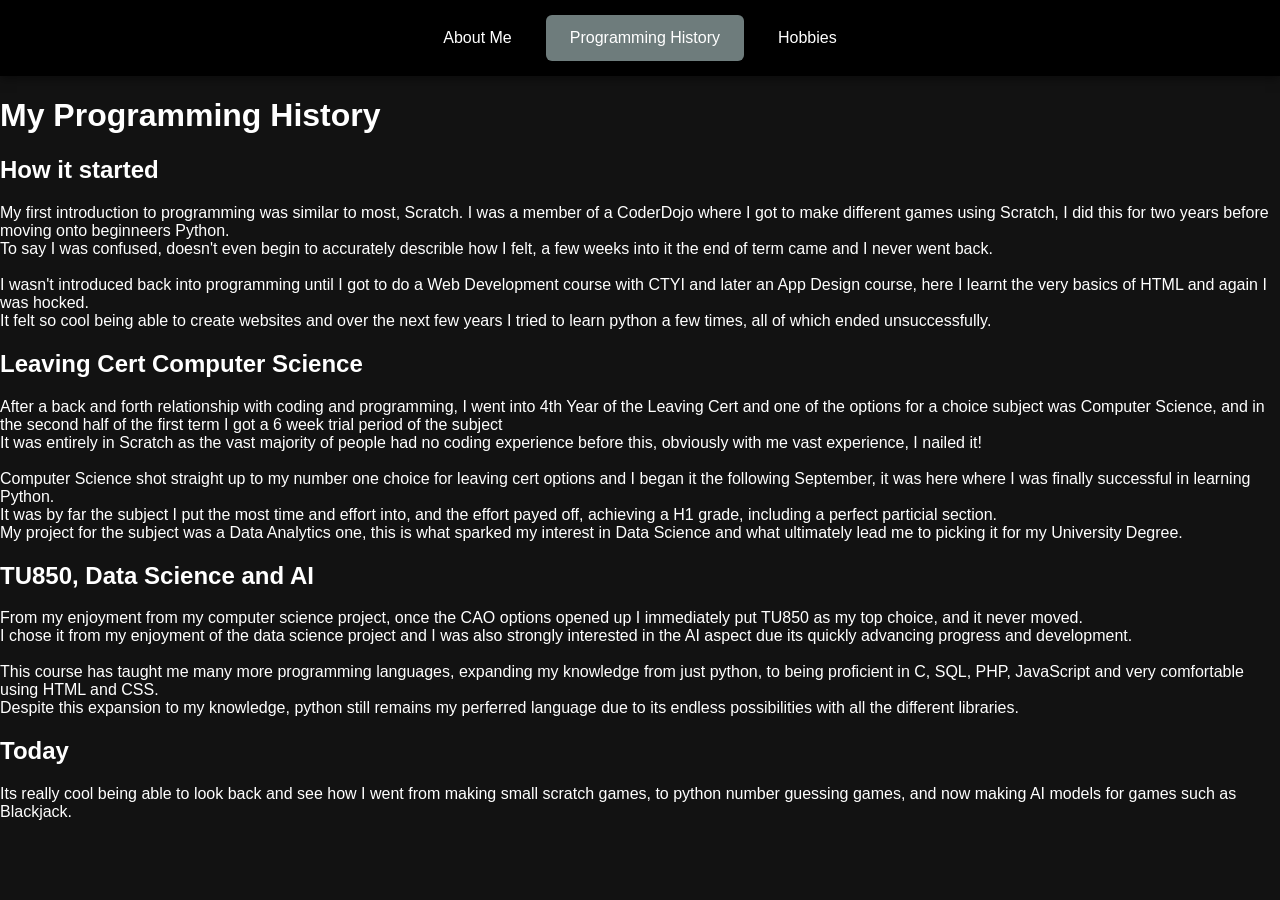
==== pages/programming.html @ 31d47020 "Programming history page created" ====
<!DOCTYPE html>

<html>
    <head>
        <title>About Me</title>
        <meta charset="UTF-8">
        <link rel="stylesheet" href="../css/programming.css">
    </head>

    <body>
        <div class="topnav">
            <a href="../index.html">About Me</a>
            <a class="active" href="programming.html">Programming History</a>
            <a href="hobbies.html">Hobbies</a>
        </div>

        <h1>My Programming History</h1>
        <div class="starting">
            <h2>How it started</h2>
            <p>My first introduction to programming was similar to most, Scratch. I was a member of a CoderDojo where I got to make
                different games using Scratch, I did this for two years before moving onto beginneers Python.<br>To say I was confused, 
                doesn't even begin to accurately describle how I felt, a few weeks into it the end of term came and I never went back.<br><br>

                I wasn't introduced back into programming until I got to do a Web Development course with CTYI and later an App Design course,
                here I learnt the very basics of HTML and again I was hocked.<br>It felt so cool being able to create websites and over the next
                few years I tried to learn python a few times, all of which ended unsuccessfully.</p>
        </div>

        <div class="secondary">
            <h2>Leaving Cert Computer Science</h2>
            <p>After a back and forth relationship with coding and programming, I went into 4th Year of the Leaving Cert and one of the 
                options for a choice subject was Computer Science, and in the second half of the first term I got a 6 week trial period of
                the subject<br>It was entirely in Scratch as the vast majority of people had no coding experience before this, obviously with
                me vast experience, I nailed it!<br><br>

                Computer Science shot straight up to my number one choice for leaving cert options and I began it the following September, it was
                here where I was finally successful in learning Python. <br>It was by far the subject I put the most time and effort into, and the effort
                payed off, achieving a H1 grade, including a perfect particial section.<br>My project for the subject was a Data Analytics one,
                this is what sparked my interest in Data Science and what ultimately lead me to picking it for my University Degree.</p>
        </div>

        <div class="university">
            <h2>TU850, Data Science and AI</h2>
            <p>From my enjoyment from my computer science project, once the CAO options opened up I immediately put TU850 as my top choice, and 
                it never moved. <br>I chose it from my enjoyment of the data science project and I was also strongly interested in the AI aspect
                due its quickly advancing progress and development.<br><br>

                This course has taught me many more programming languages, expanding my knowledge from just python, to being proficient in 
                C, SQL, PHP, JavaScript and very comfortable using HTML and CSS. <br>Despite this expansion to my knowledge, python still remains
                my perferred language due to its endless possibilities with all the different libraries.</p>
        </div>

        <div class="now">
            <h2>Today</h2>
            <p>Its really cool being able to look back and see how I went from making small scratch games, to python number guessing games, 
                and now making AI models for games such as Blackjack.</p>
        </div>
    </body>
</html>
---- css/programming.css ----
body {
    background-color: #121212;
    color: #ffffff;
    margin: 0;
    font-family: "Segoe UI", Arial, sans-serif;
}


.topnav {
    background-color: #000000;
    display: flex;
    justify-content: center;
    align-items: center;
    padding: 15px 0;
    box-shadow: 0 2px 10px rgba(0,0,0,0.5);
}

.topnav a {
    color: white;
    text-decoration: none;
    padding: 14px 24px;
    font-size: 1rem;
    transition: 0.3s;
    border-radius: 6px;
    margin: 0 5px;
}

.topnav a:hover {
    background-color: #384147;
}

.topnav a.active {
    background-color: #6E7C7C;
}
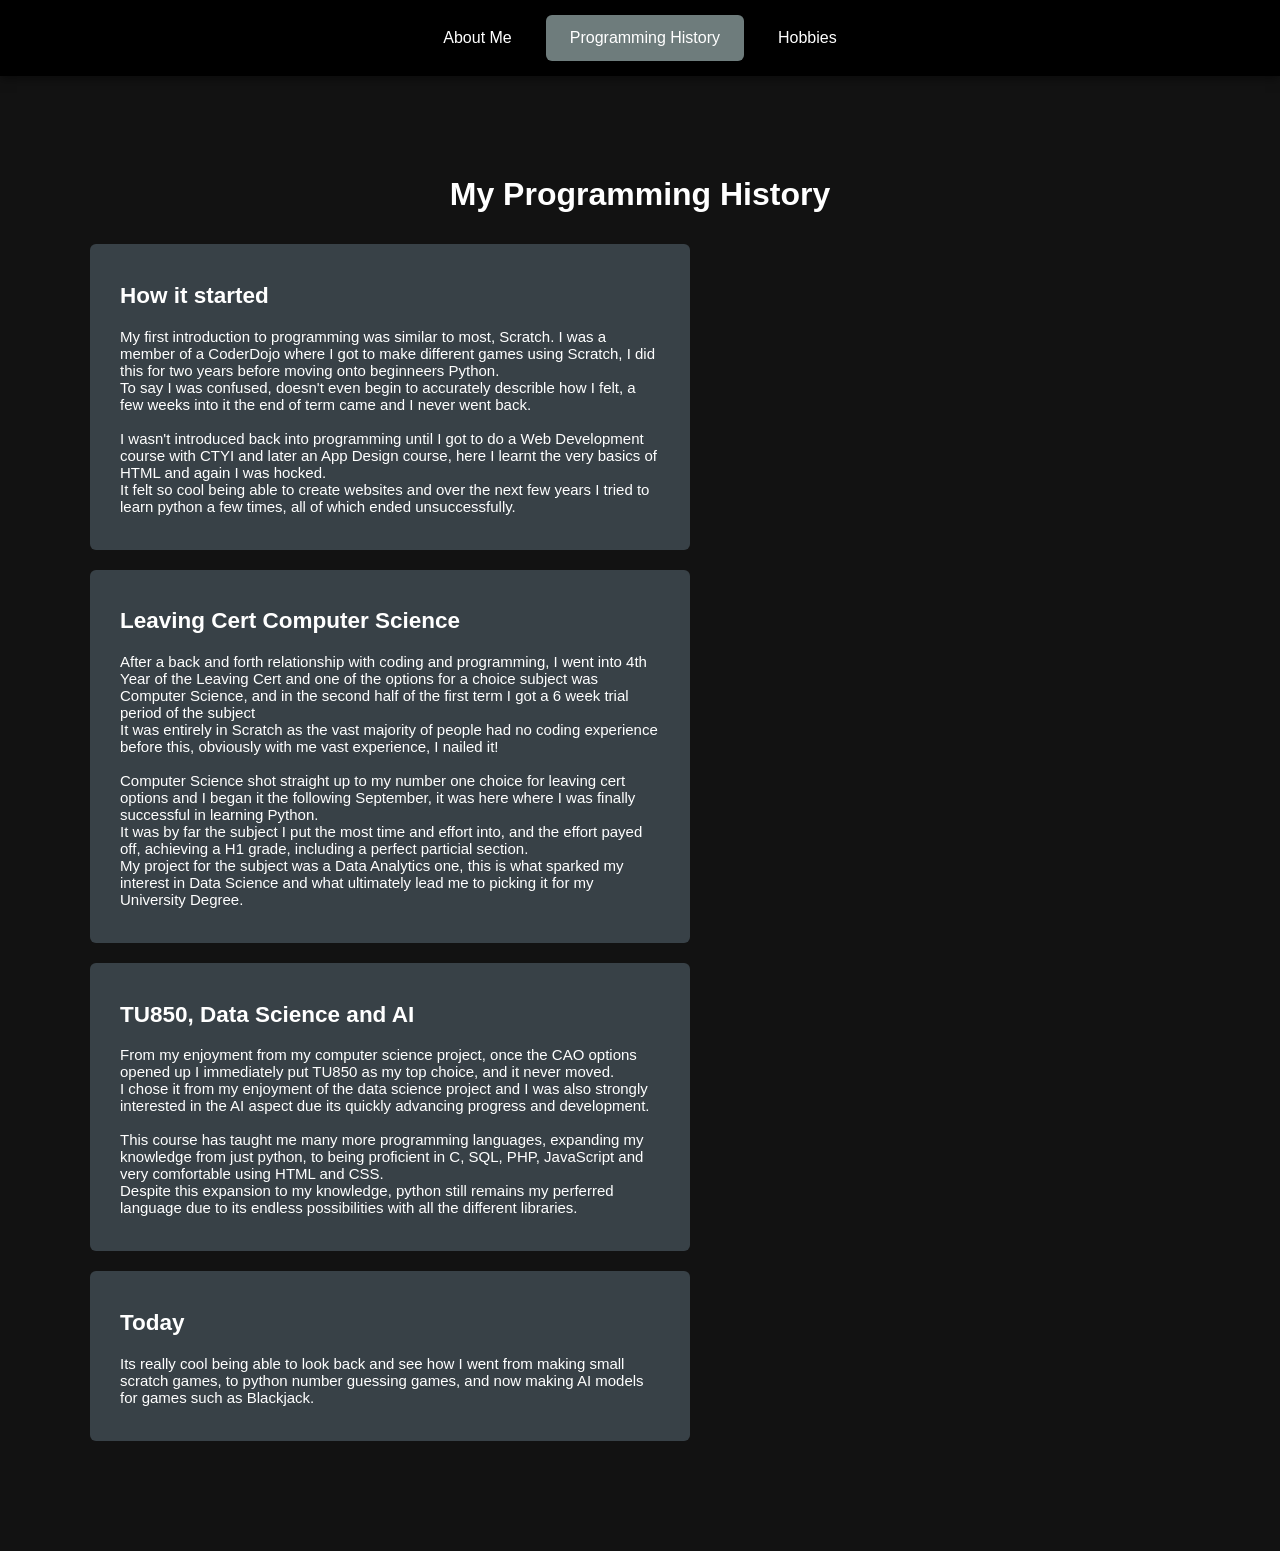
==== commit 594c266d: "Improving CSS" ====
--- a/pages/programming.html
+++ b/pages/programming.html
@@ -14,46 +14,56 @@
             <a href="hobbies.html">Hobbies</a>
         </div>
 
-        <h1>My Programming History</h1>
-        <div class="starting">
-            <h2>How it started</h2>
-            <p>My first introduction to programming was similar to most, Scratch. I was a member of a CoderDojo where I got to make
-                different games using Scratch, I did this for two years before moving onto beginneers Python.<br>To say I was confused, 
-                doesn't even begin to accurately describle how I felt, a few weeks into it the end of term came and I never went back.<br><br>
+        <div class="timeline">
+            <h1>My Programming History</h1>
 
-                I wasn't introduced back into programming until I got to do a Web Development course with CTYI and later an App Design course,
-                here I learnt the very basics of HTML and again I was hocked.<br>It felt so cool being able to create websites and over the next
-                few years I tried to learn python a few times, all of which ended unsuccessfully.</p>
-        </div>
+            <div class="container">
+                <div class="starting">
+                    <h2>How it started</h2>
+                    <p>My first introduction to programming was similar to most, Scratch. I was a member of a CoderDojo where I got to make
+                        different games using Scratch, I did this for two years before moving onto beginneers Python.<br>To say I was confused, 
+                        doesn't even begin to accurately describle how I felt, a few weeks into it the end of term came and I never went back.<br><br>
 
-        <div class="secondary">
-            <h2>Leaving Cert Computer Science</h2>
-            <p>After a back and forth relationship with coding and programming, I went into 4th Year of the Leaving Cert and one of the 
-                options for a choice subject was Computer Science, and in the second half of the first term I got a 6 week trial period of
-                the subject<br>It was entirely in Scratch as the vast majority of people had no coding experience before this, obviously with
-                me vast experience, I nailed it!<br><br>
+                        I wasn't introduced back into programming until I got to do a Web Development course with CTYI and later an App Design course,
+                        here I learnt the very basics of HTML and again I was hocked.<br>It felt so cool being able to create websites and over the next
+                        few years I tried to learn python a few times, all of which ended unsuccessfully.</p>
+                </div>
+            </div>
 
-                Computer Science shot straight up to my number one choice for leaving cert options and I began it the following September, it was
-                here where I was finally successful in learning Python. <br>It was by far the subject I put the most time and effort into, and the effort
-                payed off, achieving a H1 grade, including a perfect particial section.<br>My project for the subject was a Data Analytics one,
-                this is what sparked my interest in Data Science and what ultimately lead me to picking it for my University Degree.</p>
-        </div>
+            <div class="container">
+                <div class="secondary">
+                    <h2>Leaving Cert Computer Science</h2>
+                    <p>After a back and forth relationship with coding and programming, I went into 4th Year of the Leaving Cert and one of the 
+                        options for a choice subject was Computer Science, and in the second half of the first term I got a 6 week trial period of
+                        the subject<br>It was entirely in Scratch as the vast majority of people had no coding experience before this, obviously with
+                        me vast experience, I nailed it!<br><br>
 
-        <div class="university">
-            <h2>TU850, Data Science and AI</h2>
-            <p>From my enjoyment from my computer science project, once the CAO options opened up I immediately put TU850 as my top choice, and 
-                it never moved. <br>I chose it from my enjoyment of the data science project and I was also strongly interested in the AI aspect
-                due its quickly advancing progress and development.<br><br>
+                        Computer Science shot straight up to my number one choice for leaving cert options and I began it the following September, it was
+                        here where I was finally successful in learning Python. <br>It was by far the subject I put the most time and effort into, and the effort
+                        payed off, achieving a H1 grade, including a perfect particial section.<br>My project for the subject was a Data Analytics one,
+                        this is what sparked my interest in Data Science and what ultimately lead me to picking it for my University Degree.</p>
+                </div>
+            </div>
 
-                This course has taught me many more programming languages, expanding my knowledge from just python, to being proficient in 
-                C, SQL, PHP, JavaScript and very comfortable using HTML and CSS. <br>Despite this expansion to my knowledge, python still remains
-                my perferred language due to its endless possibilities with all the different libraries.</p>
-        </div>
+            <div class="container">
+                <div class="university">
+                    <h2>TU850, Data Science and AI</h2>
+                    <p>From my enjoyment from my computer science project, once the CAO options opened up I immediately put TU850 as my top choice, and 
+                        it never moved. <br>I chose it from my enjoyment of the data science project and I was also strongly interested in the AI aspect
+                        due its quickly advancing progress and development.<br><br>
 
-        <div class="now">
-            <h2>Today</h2>
-            <p>Its really cool being able to look back and see how I went from making small scratch games, to python number guessing games, 
-                and now making AI models for games such as Blackjack.</p>
-        </div>
+                        This course has taught me many more programming languages, expanding my knowledge from just python, to being proficient in 
+                        C, SQL, PHP, JavaScript and very comfortable using HTML and CSS. <br>Despite this expansion to my knowledge, python still remains
+                        my perferred language due to its endless possibilities with all the different libraries.</p>
+                </div>
+            </div>
+
+            <div class="container">
+                <div class="now">
+                    <h2>Today</h2>
+                    <p>Its really cool being able to look back and see how I went from making small scratch games, to python number guessing games, 
+                        and now making AI models for games such as Blackjack.</p>
+                </div>
+            </div>
     </body>
 </html>
--- a/css/programming.css
+++ b/css/programming.css
@@ -31,4 +31,52 @@
 
 .topnav a.active {
     background-color: #6E7C7C;
+}
+
+.timeline {
+    position: relative;
+    max-width: 1200px;
+    margin: 100px auto;
+}
+
+.timeline h1 {
+    text-align: center;
+}
+
+.container {
+    position: relative;
+    padding: 10px 50px;
+    width: 50%;
+}
+
+.starting {
+    background-color: #384147;
+    padding: 20px 30px;
+    position: relative;
+    border-radius: 6px;
+    font-size: 15px;
+}
+
+.secondary {
+    background-color: #384147;
+    padding: 20px 30px;
+    position: relative;
+    border-radius: 6px;
+    font-size: 15px;
+}
+
+.university {
+    background-color: #384147;
+    padding: 20px 30px;
+    position: relative;
+    border-radius: 6px;
+    font-size: 15px;
+}
+
+.now {
+    background-color: #384147;
+    padding: 20px 30px;
+    position: relative;
+    border-radius: 6px;
+    font-size: 15px;
 }
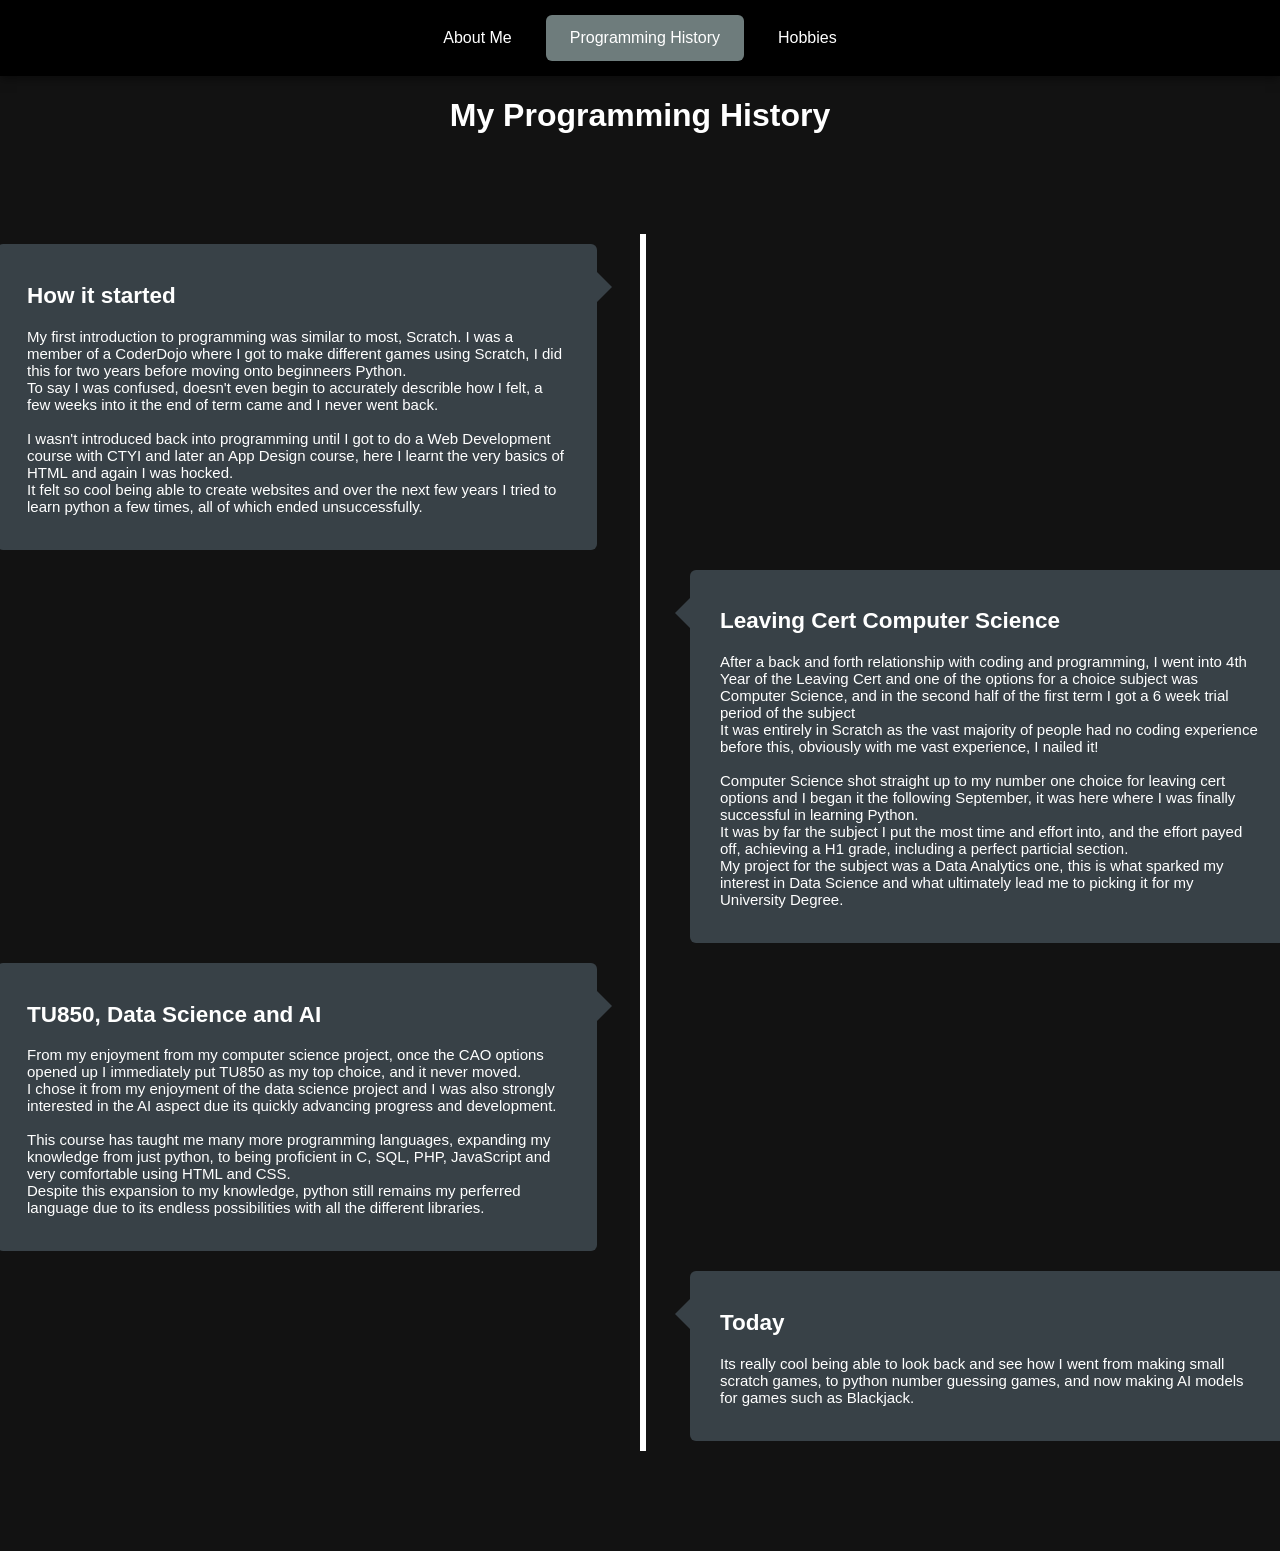
==== commit 6174d28d: "Programming page made into a timeline" ====
--- a/pages/programming.html
+++ b/pages/programming.html
@@ -2,7 +2,7 @@
 
 <html>
     <head>
-        <title>About Me</title>
+        <title>My Coding Story</title>
         <meta charset="UTF-8">
         <link rel="stylesheet" href="../css/programming.css">
     </head>
@@ -14,10 +14,12 @@
             <a href="hobbies.html">Hobbies</a>
         </div>
 
+        <h1>My Programming History</h1>
+
         <div class="timeline">
-            <h1>My Programming History</h1>
+            
 
-            <div class="container">
+            <div class="container left">
                 <div class="starting">
                     <h2>How it started</h2>
                     <p>My first introduction to programming was similar to most, Scratch. I was a member of a CoderDojo where I got to make
@@ -27,10 +29,11 @@
                         I wasn't introduced back into programming until I got to do a Web Development course with CTYI and later an App Design course,
                         here I learnt the very basics of HTML and again I was hocked.<br>It felt so cool being able to create websites and over the next
                         few years I tried to learn python a few times, all of which ended unsuccessfully.</p>
+                    <span class="left-container-arrow"></span>
                 </div>
             </div>
 
-            <div class="container">
+            <div class="container right">
                 <div class="secondary">
                     <h2>Leaving Cert Computer Science</h2>
                     <p>After a back and forth relationship with coding and programming, I went into 4th Year of the Leaving Cert and one of the 
@@ -42,10 +45,11 @@
                         here where I was finally successful in learning Python. <br>It was by far the subject I put the most time and effort into, and the effort
                         payed off, achieving a H1 grade, including a perfect particial section.<br>My project for the subject was a Data Analytics one,
                         this is what sparked my interest in Data Science and what ultimately lead me to picking it for my University Degree.</p>
+                    <span class="right-container-arrow"></span>
                 </div>
             </div>
 
-            <div class="container">
+            <div class="container left">
                 <div class="university">
                     <h2>TU850, Data Science and AI</h2>
                     <p>From my enjoyment from my computer science project, once the CAO options opened up I immediately put TU850 as my top choice, and 
@@ -55,14 +59,16 @@
                         This course has taught me many more programming languages, expanding my knowledge from just python, to being proficient in 
                         C, SQL, PHP, JavaScript and very comfortable using HTML and CSS. <br>Despite this expansion to my knowledge, python still remains
                         my perferred language due to its endless possibilities with all the different libraries.</p>
+                    <span class="left-container-arrow"></span>
                 </div>
             </div>
 
-            <div class="container">
+            <div class="container right">
                 <div class="now">
                     <h2>Today</h2>
                     <p>Its really cool being able to look back and see how I went from making small scratch games, to python number guessing games, 
                         and now making AI models for games such as Blackjack.</p>
+                <span class="right-container-arrow"></span>
                 </div>
             </div>
     </body>
--- a/css/programming.css
+++ b/css/programming.css
@@ -39,14 +39,64 @@
     margin: 100px auto;
 }
 
-.timeline h1 {
+h1 {
     text-align: center;
+}
+
+.timeline::after {
+    content: '';
+    position: absolute;
+    width: 6px;
+    height: 100%;
+    background-color: #FFFFFF;
+    top: 0;
+    left: 50%;
+    z-index: -1;
+    animation: moveline 6s linear forwards;
+}
+
+@keyframes moveline {
+    0% {
+        height: 0;
+    }
+    100% {
+        height: 100%;
+    }
 }
 
 .container {
     position: relative;
     padding: 10px 50px;
     width: 50%;
+    animation: movedown 1s linear forwards;
+    opacity: 0;
+}
+
+@keyframes movedown {
+    0% {
+        opacity: 0;
+        transform: translateY(-30px);
+    }
+    100% {
+        opacity: 1;
+        transform: translateY(0px);
+    }
+}
+
+.container:nth-child(1) {
+    animation-delay: 0s;
+}
+
+.container:nth-child(2) {
+    animation-delay: 1.5s;
+}
+
+.container:nth-child(3) {
+    animation-delay: 3.2s;
+}
+
+.container:nth-child(4) {
+    animation-delay: 4.9s;
 }
 
 .starting {
@@ -79,4 +129,36 @@
     position: relative;
     border-radius: 6px;
     font-size: 15px;
+}
+
+.left {
+    left: -7.75%;
+}
+
+.right {
+    left: 50%;
+}
+
+.left-container-arrow {
+    height: 0;
+    width: 0;
+    position:absolute;
+    top: 28px;
+    z-index: 1;
+    border-top: 15px solid transparent;
+    border-bottom: 15px solid transparent;
+    border-left: 15px solid #384147;
+    right: -15px;
+}
+
+.right-container-arrow {
+    height: 0;
+    width: 0;
+    position:absolute;
+    top: 28px;
+    z-index: 1;
+    border-top: 15px solid transparent;
+    border-bottom: 15px solid transparent;
+    border-right: 15px solid #384147;
+    left: -15px;
 }
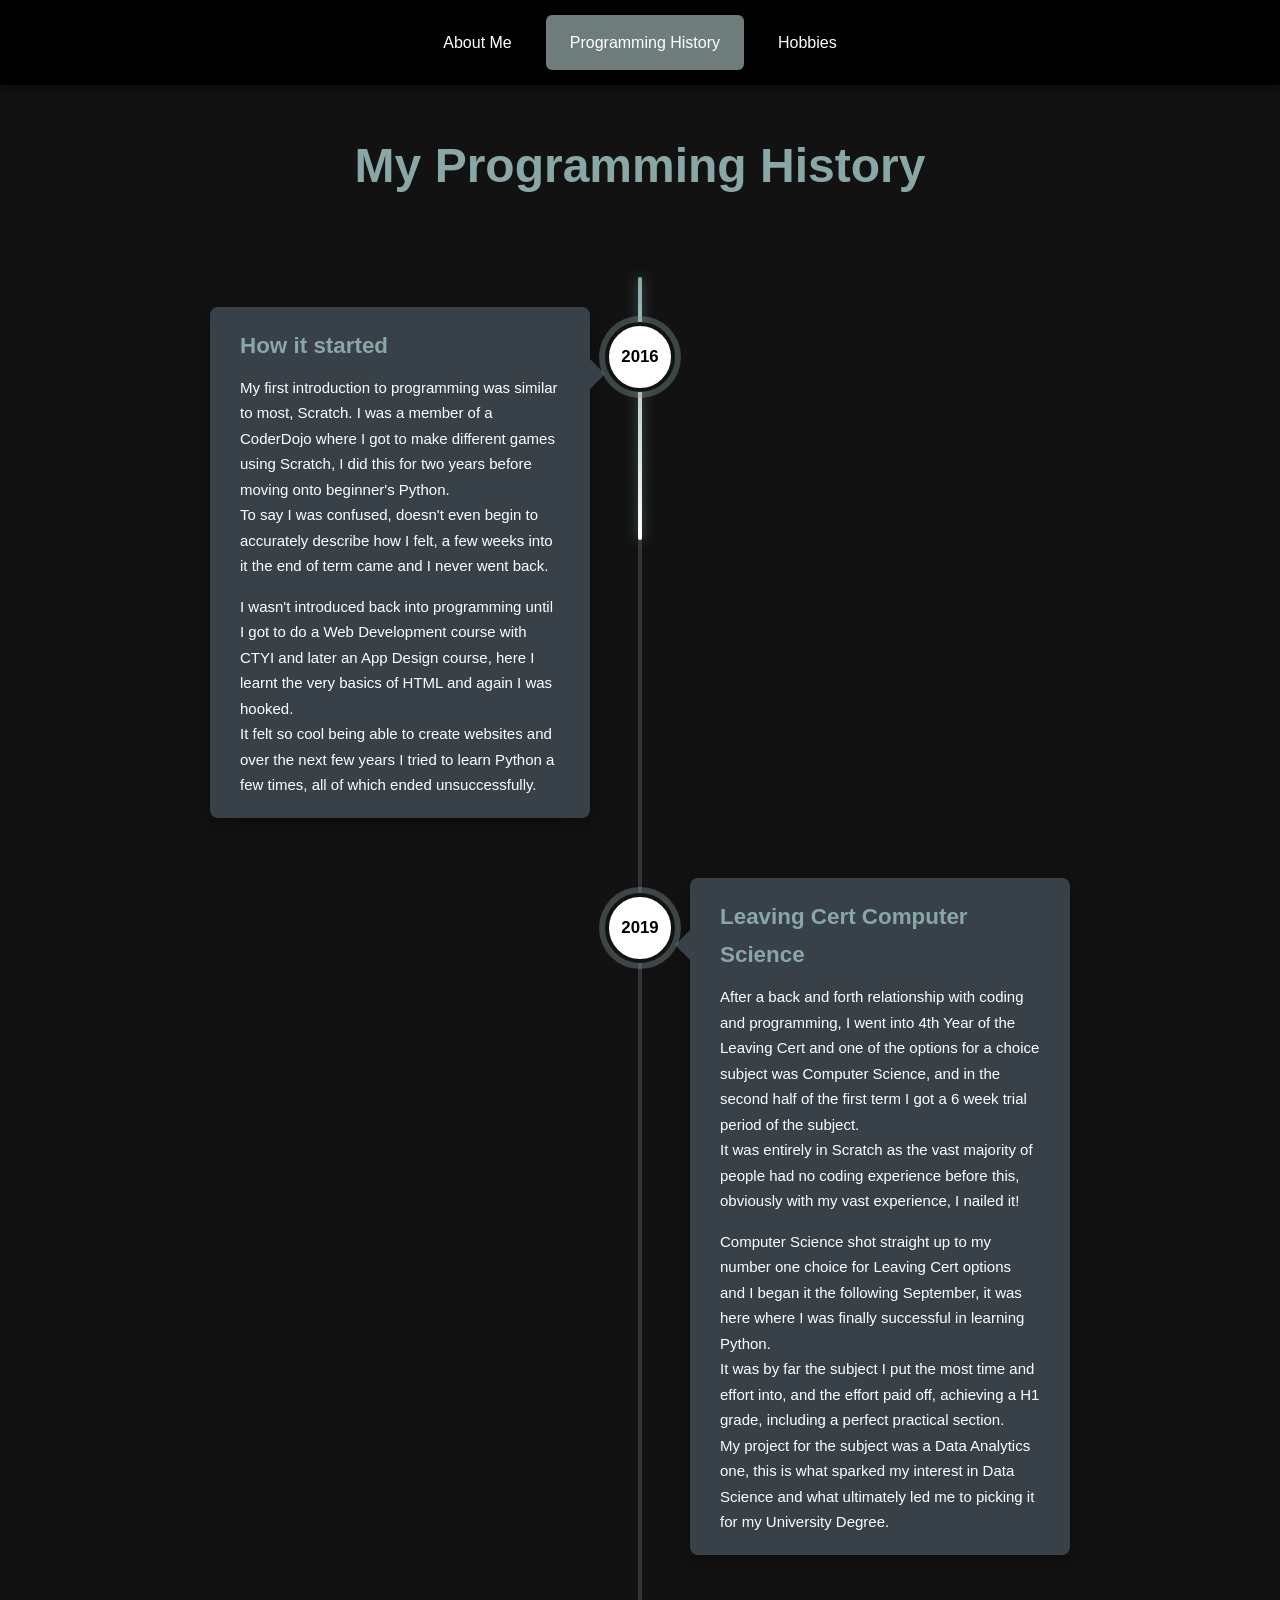
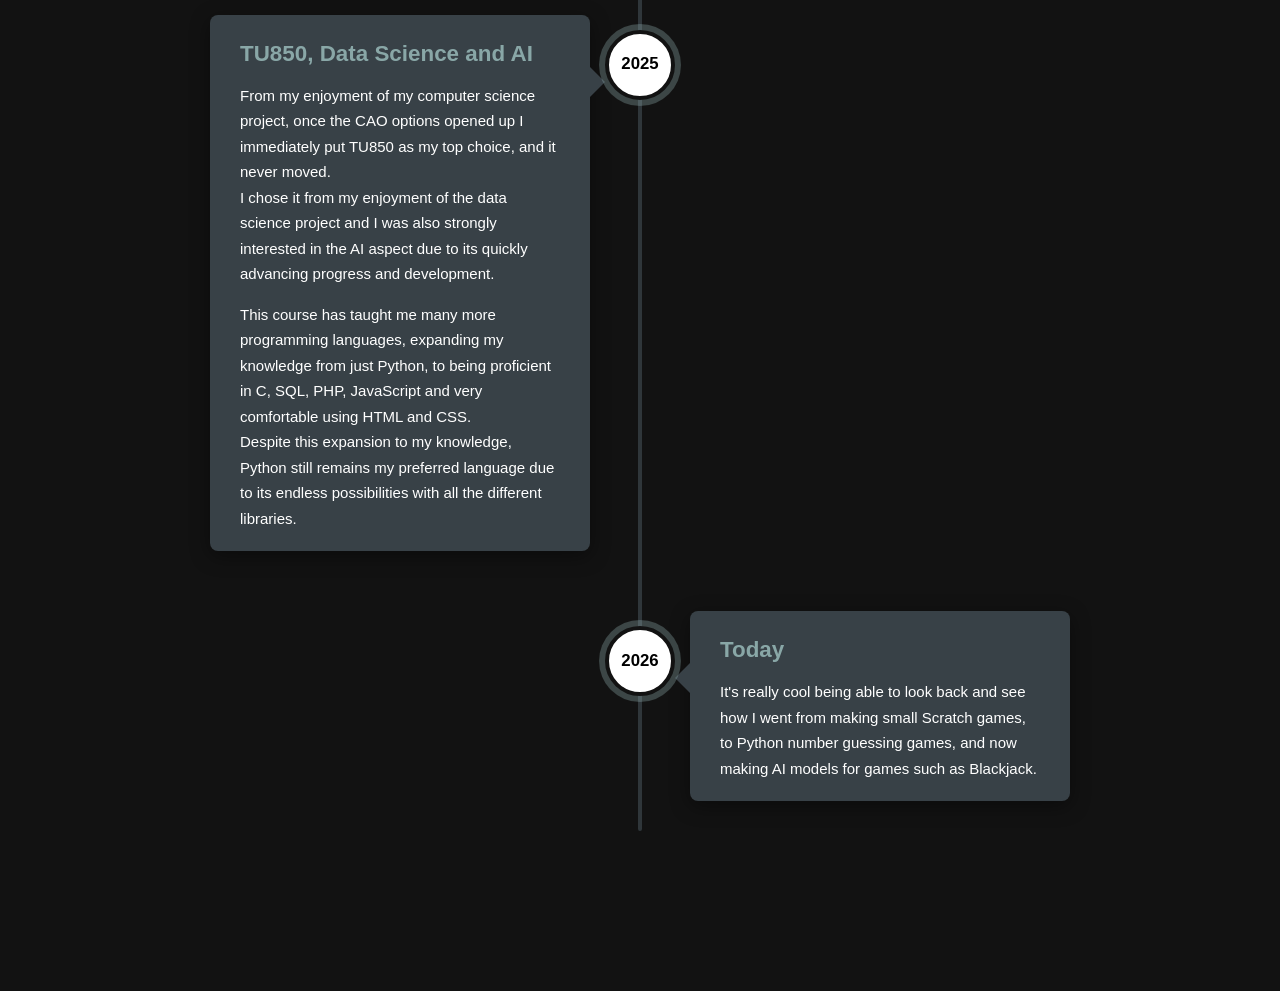
==== commit bf54f29e: "Much imrpoved CSS Slight rework of home page, programming page has javacsript to make timeline updat" ====
--- a/pages/programming.html
+++ b/pages/programming.html
@@ -4,7 +4,9 @@
     <head>
         <title>My Coding Story</title>
         <meta charset="UTF-8">
+        <meta name="viewport" content="width=device-width, initial-scale=1">
         <link rel="stylesheet" href="../css/programming.css">
+        <script>document.documentElement.classList.add('js');</script>
     </head>
 
     <body>
@@ -16,60 +18,97 @@
 
         <h1>My Programming History</h1>
 
-        <div class="timeline">
-            
+        <div class="timeline" id="timeline">
+            <div class="timeline-fill" id="timelineFill"></div>
 
-            <div class="container left">
-                <div class="starting">
+            <div class="entry left">
+                <h3 class="year">2016</h3>
+                <div class="card">
                     <h2>How it started</h2>
                     <p>My first introduction to programming was similar to most, Scratch. I was a member of a CoderDojo where I got to make
-                        different games using Scratch, I did this for two years before moving onto beginneers Python.<br>To say I was confused, 
-                        doesn't even begin to accurately describle how I felt, a few weeks into it the end of term came and I never went back.<br><br>
+                        different games using Scratch, I did this for two years before moving onto beginner's Python.<br>To say I was confused,
+                        doesn't even begin to accurately describe how I felt, a few weeks into it the end of term came and I never went back.</p>
 
-                        I wasn't introduced back into programming until I got to do a Web Development course with CTYI and later an App Design course,
-                        here I learnt the very basics of HTML and again I was hocked.<br>It felt so cool being able to create websites and over the next
-                        few years I tried to learn python a few times, all of which ended unsuccessfully.</p>
-                    <span class="left-container-arrow"></span>
+                    <p>I wasn't introduced back into programming until I got to do a Web Development course with CTYI and later an App Design course,
+                        here I learnt the very basics of HTML and again I was hooked.<br>It felt so cool being able to create websites and over the next
+                        few years I tried to learn Python a few times, all of which ended unsuccessfully.</p>
                 </div>
             </div>
 
-            <div class="container right">
-                <div class="secondary">
+            <div class="entry right">
+                <h3 class="year">2019</h3>
+                <div class="card">
                     <h2>Leaving Cert Computer Science</h2>
-                    <p>After a back and forth relationship with coding and programming, I went into 4th Year of the Leaving Cert and one of the 
+                    <p>After a back and forth relationship with coding and programming, I went into 4th Year of the Leaving Cert and one of the
                         options for a choice subject was Computer Science, and in the second half of the first term I got a 6 week trial period of
-                        the subject<br>It was entirely in Scratch as the vast majority of people had no coding experience before this, obviously with
-                        me vast experience, I nailed it!<br><br>
+                        the subject.<br>It was entirely in Scratch as the vast majority of people had no coding experience before this, obviously with
+                        my vast experience, I nailed it!</p>
 
-                        Computer Science shot straight up to my number one choice for leaving cert options and I began it the following September, it was
-                        here where I was finally successful in learning Python. <br>It was by far the subject I put the most time and effort into, and the effort
-                        payed off, achieving a H1 grade, including a perfect particial section.<br>My project for the subject was a Data Analytics one,
-                        this is what sparked my interest in Data Science and what ultimately lead me to picking it for my University Degree.</p>
-                    <span class="right-container-arrow"></span>
+                    <p>Computer Science shot straight up to my number one choice for Leaving Cert options and I began it the following September, it was
+                        here where I was finally successful in learning Python.<br>It was by far the subject I put the most time and effort into, and the effort
+                        paid off, achieving a H1 grade, including a perfect practical section.<br>My project for the subject was a Data Analytics one,
+                        this is what sparked my interest in Data Science and what ultimately led me to picking it for my University Degree.</p>
                 </div>
             </div>
 
-            <div class="container left">
-                <div class="university">
+            <div class="entry left">
+                <h3 class="year">2025</h3>
+                <div class="card">
                     <h2>TU850, Data Science and AI</h2>
-                    <p>From my enjoyment from my computer science project, once the CAO options opened up I immediately put TU850 as my top choice, and 
-                        it never moved. <br>I chose it from my enjoyment of the data science project and I was also strongly interested in the AI aspect
-                        due its quickly advancing progress and development.<br><br>
+                    <p>From my enjoyment of my computer science project, once the CAO options opened up I immediately put TU850 as my top choice, and
+                        it never moved.<br>I chose it from my enjoyment of the data science project and I was also strongly interested in the AI aspect
+                        due to its quickly advancing progress and development.</p>
 
-                        This course has taught me many more programming languages, expanding my knowledge from just python, to being proficient in 
-                        C, SQL, PHP, JavaScript and very comfortable using HTML and CSS. <br>Despite this expansion to my knowledge, python still remains
-                        my perferred language due to its endless possibilities with all the different libraries.</p>
-                    <span class="left-container-arrow"></span>
+                    <p>This course has taught me many more programming languages, expanding my knowledge from just Python, to being proficient in
+                        C, SQL, PHP, JavaScript and very comfortable using HTML and CSS.<br>Despite this expansion to my knowledge, Python still remains
+                        my preferred language due to its endless possibilities with all the different libraries.</p>
                 </div>
             </div>
 
-            <div class="container right">
-                <div class="now">
+            <div class="entry right">
+                <h3 class="year">2026</h3>
+                <div class="card">
                     <h2>Today</h2>
-                    <p>Its really cool being able to look back and see how I went from making small scratch games, to python number guessing games, 
+                    <p>It's really cool being able to look back and see how I went from making small Scratch games, to Python number guessing games,
                         and now making AI models for games such as Blackjack.</p>
-                <span class="right-container-arrow"></span>
                 </div>
             </div>
+        </div>
+
+        <script>
+            const timeline = document.getElementById('timeline');
+            const fill = document.getElementById('timelineFill');
+            const entries = document.querySelectorAll('.entry');
+
+            // Fade each entry in as it scrolls into view
+            const observer = new IntersectionObserver((items) => {
+                items.forEach((item) => {
+                    if (item.isIntersecting) {
+                        item.target.classList.add('visible');
+                        observer.unobserve(item.target);
+                    }
+                });
+            }, { threshold: 0.2, rootMargin: '0px 0px -10% 0px' });
+
+            entries.forEach((entry) => observer.observe(entry));
+
+            // Grow the bright line down the timeline as you scroll
+            let ticking = false;
+            function updateLine() {
+                const rect = timeline.getBoundingClientRect();
+                const reach = window.innerHeight * 0.6 - rect.top;
+                fill.style.height = Math.max(0, Math.min(reach, rect.height)) + 'px';
+                ticking = false;
+            }
+
+            window.addEventListener('scroll', () => {
+                if (!ticking) {
+                    requestAnimationFrame(updateLine);
+                    ticking = true;
+                }
+            }, { passive: true });
+            window.addEventListener('resize', updateLine);
+            updateLine();
+        </script>
     </body>
-</html>+</html>
--- a/css/programming.css
+++ b/css/programming.css
@@ -1,18 +1,35 @@
+:root {
+    --bg: #121212;
+    --card: #384147;
+    --card-dim: #2a3136;
+    --line: #2f363a;
+    --accent: #89a7a7;
+    --active: #6E7C7C;
+    --text: #ffffff;
+}
+
+* { box-sizing: border-box; }
+
 body {
-    background-color: #121212;
-    color: #ffffff;
+    background-color: var(--bg);
+    color: var(--text);
     margin: 0;
     font-family: "Segoe UI", Arial, sans-serif;
-}
-
-
+    line-height: 1.7;
+}
+
+/* ---------- Nav ---------- */
 .topnav {
-    background-color: #000000;
+    background-color: #000;
     display: flex;
     justify-content: center;
     align-items: center;
+    flex-wrap: wrap;
     padding: 15px 0;
     box-shadow: 0 2px 10px rgba(0,0,0,0.5);
+    position: sticky;
+    top: 0;
+    z-index: 100;
 }
 
 .topnav a {
@@ -20,145 +37,177 @@
     text-decoration: none;
     padding: 14px 24px;
     font-size: 1rem;
-    transition: 0.3s;
+    transition: background-color 0.3s;
     border-radius: 6px;
     margin: 0 5px;
 }
 
-.topnav a:hover {
-    background-color: #384147;
-}
-
-.topnav a.active {
-    background-color: #6E7C7C;
-}
-
+.topnav a:hover { background-color: #384147; }
+.topnav a.active { background-color: var(--active); }
+.topnav a:focus-visible { outline: 2px solid var(--accent); outline-offset: 2px; }
+
+h1 {
+    text-align: center;
+    color: var(--accent);
+    font-size: 3rem;
+    margin: 40px 0 0;
+}
+
+/* ---------- Timeline ---------- */
 .timeline {
     position: relative;
-    max-width: 1200px;
-    margin: 100px auto;
-}
-
-h1 {
-    text-align: center;
-}
-
-.timeline::after {
+    max-width: 1000px;
+    margin: 70px auto 160px;
+    padding: 0 20px;
+}
+
+/* the faint track */
+.timeline::before {
     content: '';
     position: absolute;
-    width: 6px;
-    height: 100%;
-    background-color: #FFFFFF;
+    top: 0;
+    bottom: 0;
+    left: 50%;
+    width: 4px;
+    transform: translateX(-50%);
+    background-color: var(--line);
+    border-radius: 2px;
+}
+
+/* the bright line that fills in as you scroll */
+.timeline-fill {
+    position: absolute;
     top: 0;
     left: 50%;
-    z-index: -1;
-    animation: moveline 6s linear forwards;
-}
-
-@keyframes moveline {
-    0% {
-        height: 0;
+    width: 4px;
+    height: 0;
+    transform: translateX(-50%);
+    background: linear-gradient(to bottom, var(--accent), #ffffff);
+    border-radius: 2px;
+    box-shadow: 0 0 12px rgba(137,167,167,0.6);
+    z-index: 1;
+}
+
+.entry {
+    position: relative;
+    width: 50%;
+    padding: 30px 50px;
+}
+
+.entry.left  { left: 0; }
+.entry.right { left: 50%; }
+
+/* year bubble sits on the line */
+.year {
+    position: absolute;
+    top: 45px;
+    width: 70px;
+    height: 70px;
+    margin: 0;
+    display: flex;
+    align-items: center;
+    justify-content: center;
+    border-radius: 50%;
+    font-size: 1.05rem;
+    background-color: var(--line);
+    color: #8a959a;
+    border: 4px solid var(--bg);
+    z-index: 2;
+    transition: background-color 0.5s, color 0.5s, box-shadow 0.5s;
+}
+
+.left .year  { right: -35px; }
+.right .year { left: -35px; }
+
+.card {
+    position: relative;
+    background-color: var(--card);
+    padding: 20px 30px;
+    border-radius: 8px;
+    font-size: 15px;
+    box-shadow: 0 5px 20px rgba(0,0,0,0.4);
+}
+
+.card h2 {
+    margin: 0 0 10px;
+    color: var(--accent);
+    font-size: 1.4rem;
+}
+
+.card p { margin: 0 0 1em; }
+.card p:last-child { margin-bottom: 0; }
+
+/* arrow pointing at the line */
+.card::after {
+    content: '';
+    position: absolute;
+    top: 52px;
+    border: 15px solid transparent;
+}
+
+.left .card::after  { right: -30px; border-left-color: var(--card); }
+.right .card::after { left: -30px;  border-right-color: var(--card); }
+
+/* ---------- Scroll reveal ---------- */
+/* Only hide things when JS is running, so the page still works without it */
+.js .entry .card {
+    opacity: 0;
+    transition: opacity 0.8s ease, transform 0.8s ease;
+}
+.js .entry.left  .card { transform: translateX(-60px); }
+.js .entry.right .card { transform: translateX(60px); }
+
+.js .entry.visible .card {
+    opacity: 1;
+    transform: translateX(0);
+}
+
+.entry.visible .year {
+    background-color: #ffffff;
+    color: #000;
+    box-shadow: 0 0 0 6px rgba(137,167,167,0.35);
+}
+
+/* ---------- Mobile ---------- */
+@media (max-width: 800px) {
+    h1 { font-size: 2.2rem; }
+
+    .timeline::before,
+    .timeline-fill { left: 50px; }
+
+    .entry,
+    .entry.left,
+    .entry.right {
+        width: 100%;
+        left: 0;
+        padding: 20px 0 20px 100px;
     }
-    100% {
-        height: 100%;
+
+    .left .year,
+    .right .year {
+        left: 15px;
+        right: auto;
+        width: 60px;
+        height: 60px;
+        font-size: 0.95rem;
     }
-}
-
-.container {
-    position: relative;
-    padding: 10px 50px;
-    width: 50%;
-    animation: movedown 1s linear forwards;
-    opacity: 0;
-}
-
-@keyframes movedown {
-    0% {
-        opacity: 0;
-        transform: translateY(-30px);
+
+    .left .card::after,
+    .right .card::after {
+        left: -30px;
+        right: auto;
+        border-left-color: transparent;
+        border-right-color: var(--card);
     }
-    100% {
-        opacity: 1;
-        transform: translateY(0px);
-    }
-}
-
-.container:nth-child(1) {
-    animation-delay: 0s;
-}
-
-.container:nth-child(2) {
-    animation-delay: 1.5s;
-}
-
-.container:nth-child(3) {
-    animation-delay: 3.2s;
-}
-
-.container:nth-child(4) {
-    animation-delay: 4.9s;
-}
-
-.starting {
-    background-color: #384147;
-    padding: 20px 30px;
-    position: relative;
-    border-radius: 6px;
-    font-size: 15px;
-}
-
-.secondary {
-    background-color: #384147;
-    padding: 20px 30px;
-    position: relative;
-    border-radius: 6px;
-    font-size: 15px;
-}
-
-.university {
-    background-color: #384147;
-    padding: 20px 30px;
-    position: relative;
-    border-radius: 6px;
-    font-size: 15px;
-}
-
-.now {
-    background-color: #384147;
-    padding: 20px 30px;
-    position: relative;
-    border-radius: 6px;
-    font-size: 15px;
-}
-
-.left {
-    left: -7.75%;
-}
-
-.right {
-    left: 50%;
-}
-
-.left-container-arrow {
-    height: 0;
-    width: 0;
-    position:absolute;
-    top: 28px;
-    z-index: 1;
-    border-top: 15px solid transparent;
-    border-bottom: 15px solid transparent;
-    border-left: 15px solid #384147;
-    right: -15px;
-}
-
-.right-container-arrow {
-    height: 0;
-    width: 0;
-    position:absolute;
-    top: 28px;
-    z-index: 1;
-    border-top: 15px solid transparent;
-    border-bottom: 15px solid transparent;
-    border-right: 15px solid #384147;
-    left: -15px;
-}+
+    .js .entry.left .card,
+    .js .entry.right .card { transform: translateY(30px); }
+    .js .entry.visible .card { transform: none; }
+}
+
+/* ---------- Reduced motion ---------- */
+@media (prefers-reduced-motion: reduce) {
+    .js .entry .card,
+    .year { transition: none; }
+    .js .entry .card { opacity: 1; transform: none; }
+}
